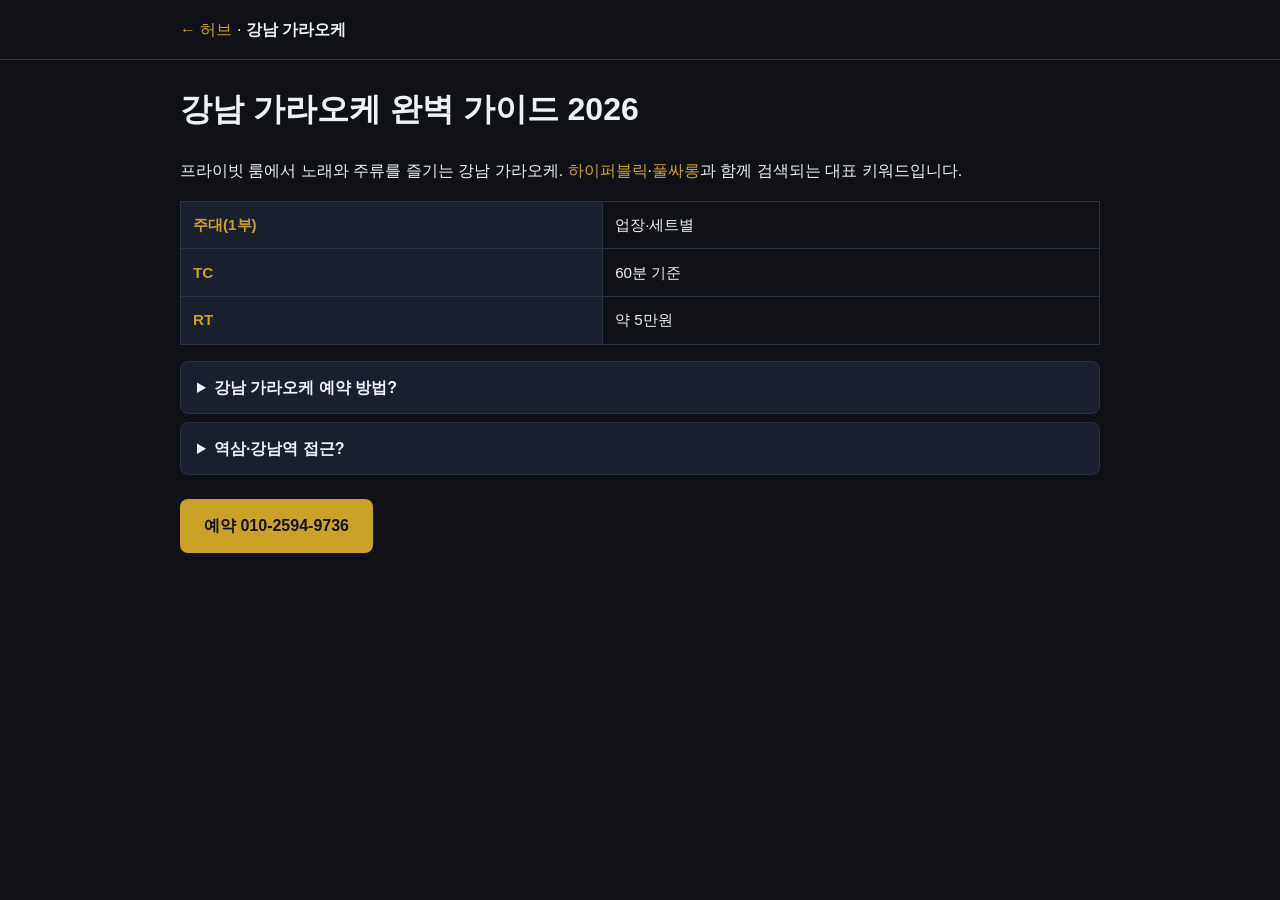
==== website 확장 수집/templates/gangara-hub/gangnam-garaoke.html @ f882ad79 "Add EXTRACTION_PROMPT and gangara fusion/backlink tooling for Track B Automation. Publish core/EXTRA" ====
<!DOCTYPE html>
<html lang="ko">
<head>
  <meta charset="UTF-8">
  <meta name="viewport" content="width=device-width, initial-scale=1">
  <title>강남 가라오케 2026 가격·예약·주대 안내 | 강남가라</title>
  <meta name="description" content="강남 가라오케 주대, TC, 룸티, 예약, FAQ. 선호부장 010-2594-9736.">
  <link rel="canonical" href="https://gangara.co.kr/gangnam-garaoke.html">
  <link rel="stylesheet" href="assets/site.css">
</head>
<body>
  <header><div class="wrap"><a href="/">← 허브</a> · <strong>강남 가라오케</strong></div></header>
  <main class="wrap">
    <h1>강남 가라오케 완벽 가이드 2026</h1>
    <p>프라이빗 룸에서 노래와 주류를 즐기는 강남 가라오케. <a href="gangnam-hyperbolic.html">하이퍼블릭</a>·<a href="gangnam-poolsalon.html">풀싸롱</a>과 함께 검색되는 대표 키워드입니다.</p>
    <table><tr><th>주대(1부)</th><td>업장·세트별</td></tr><tr><th>TC</th><td>60분 기준</td></tr><tr><th>RT</th><td>약 5만원</td></tr></table>
    <details><summary>강남 가라오케 예약 방법?</summary><p>010-2594-9736 전화·문자. 인원·시간 알리면 배정.</p></details>
    <details><summary>역삼·강남역 접근?</summary><p>강남역·역삼역·선릉역 도보권.</p></details>
    <a class="cta" href="tel:01025949736">예약 010-2594-9736</a>
  </main>
</body>
</html>
---- website 확장 수집/templates/gangara-hub/assets/site.css ----
/* gangara.co.kr fusion hub — choicelounge + dalto + Pepyaka patterns */
:root {
  --bg: #0f1117;
  --card: #1a1f2e;
  --accent: #c9a227;
  --text: #eef1f6;
  --muted: #9aa3b5;
  --line: #2a3144;
}
* { box-sizing: border-box; }
body {
  margin: 0;
  font-family: "Pretendard", "Malgun Gothic", sans-serif;
  background: var(--bg);
  color: var(--text);
  line-height: 1.7;
}
a { color: var(--accent); text-decoration: none; }
a:hover { text-decoration: underline; }
.wrap { max-width: 960px; margin: 0 auto; padding: 0 1.25rem; }
header {
  border-bottom: 1px solid var(--line);
  padding: 1rem 0;
  position: sticky;
  top: 0;
  background: rgba(15, 17, 23, 0.95);
  z-index: 10;
}
nav { display: flex; flex-wrap: wrap; gap: 0.75rem 1.25rem; font-size: 0.92rem; }
.hero { padding: 2.5rem 0 1.5rem; }
.hero h1 { font-size: clamp(1.5rem, 4vw, 2.2rem); margin: 0 0 0.75rem; line-height: 1.3; }
.lead { color: var(--muted); font-size: 1.05rem; }
.stats {
  display: grid;
  grid-template-columns: repeat(auto-fit, minmax(140px, 1fr));
  gap: 1rem;
  margin: 2rem 0;
}
.stat {
  background: var(--card);
  border: 1px solid var(--line);
  border-radius: 10px;
  padding: 1rem;
  text-align: center;
}
.stat strong { display: block; font-size: 1.5rem; color: var(--accent); }
section { padding: 2rem 0; border-top: 1px solid var(--line); }
h2 { font-size: 1.35rem; margin: 0 0 1rem; }
h3 { font-size: 1.1rem; margin: 1.5rem 0 0.5rem; }
table {
  width: 100%;
  border-collapse: collapse;
  margin: 1rem 0;
  font-size: 0.95rem;
}
th, td {
  border: 1px solid var(--line);
  padding: 0.65rem 0.75rem;
  text-align: left;
}
th { background: var(--card); color: var(--accent); }
.cards {
  display: grid;
  grid-template-columns: repeat(auto-fit, minmax(220px, 1fr));
  gap: 1rem;
}
.card {
  background: var(--card);
  border: 1px solid var(--line);
  border-radius: 10px;
  padding: 1.25rem;
}
.card h3 { margin-top: 0; }
.cta {
  display: inline-block;
  background: var(--accent);
  color: #111;
  font-weight: 700;
  padding: 0.85rem 1.5rem;
  border-radius: 8px;
  margin: 1rem 0;
}
.cta:hover { text-decoration: none; filter: brightness(1.08); }
details {
  background: var(--card);
  border: 1px solid var(--line);
  border-radius: 8px;
  padding: 0.75rem 1rem;
  margin: 0.5rem 0;
}
summary { cursor: pointer; font-weight: 600; }
.tags { font-size: 0.85rem; color: var(--muted); margin-top: 2rem; }
.tags span { display: inline-block; margin: 0.2rem 0.4rem 0.2rem 0; }
footer {
  border-top: 1px solid var(--line);
  padding: 2rem 0;
  margin-top: 2rem;
  font-size: 0.88rem;
  color: var(--muted);
}
.compare-yes { color: #6fdc8c; }
.compare-no { color: #f08080; }
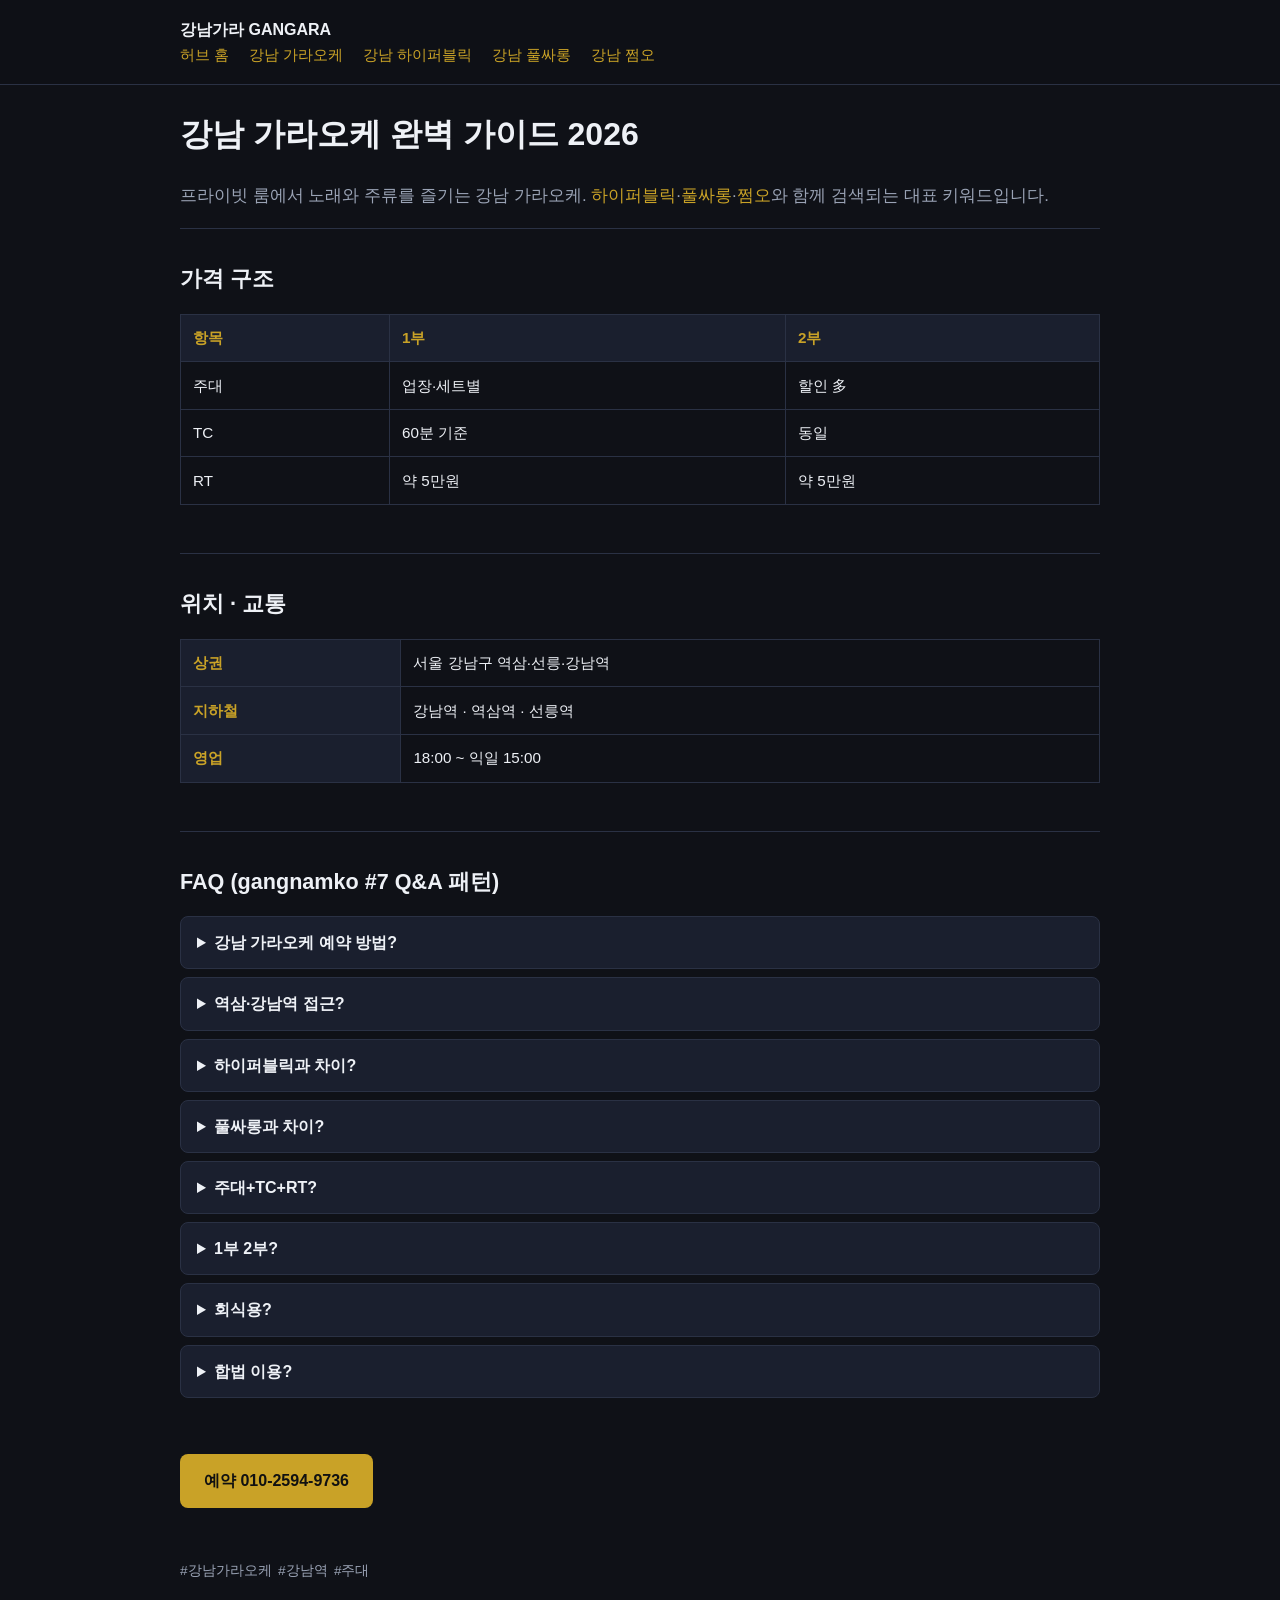
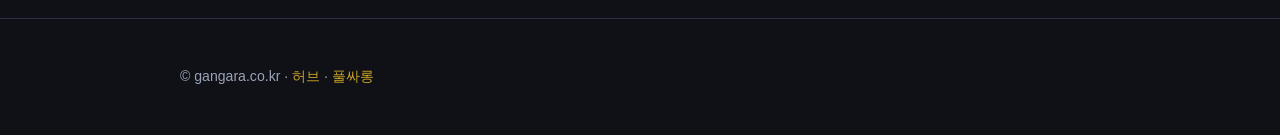
==== commit 478a26c0: "Phase 2: gangara fusion templates + backlink collect pipeline - Enhance gangara-hub subpages: nav, F" ====
--- a/website 확장 수집/templates/gangara-hub/gangnam-garaoke.html
+++ b/website 확장 수집/templates/gangara-hub/gangnam-garaoke.html
@@ -7,16 +7,66 @@
   <meta name="description" content="강남 가라오케 주대, TC, 룸티, 예약, FAQ. 선호부장 010-2594-9736.">
   <link rel="canonical" href="https://gangara.co.kr/gangnam-garaoke.html">
   <link rel="stylesheet" href="assets/site.css">
+  <script type="application/ld+json">
+  {"@context":"https://schema.org","@type":"FAQPage","mainEntity":[
+    {"@type":"Question","name":"강남 가라오케 예약 방법?","acceptedAnswer":{"@type":"Answer","text":"010-2594-9736 전화·문자. 인원·시간 알리면 배정."}},
+    {"@type":"Question","name":"강남역 접근?","acceptedAnswer":{"@type":"Answer","text":"강남역·역삼역·선릉역 도보권."}}
+  ]}
+  </script>
 </head>
 <body>
-  <header><div class="wrap"><a href="/">← 허브</a> · <strong>강남 가라오케</strong></div></header>
+  <header><div class="wrap">
+    <strong>강남가라 GANGARA</strong>
+    <nav>
+      <a href="/">허브 홈</a>
+      <a href="gangnam-garaoke.html">강남 가라오케</a>
+      <a href="gangnam-hyperbolic.html">강남 하이퍼블릭</a>
+      <a href="gangnam-poolsalon.html">강남 풀싸롱</a>
+      <a href="gangnam-jjom.html">강남 쩜오</a>
+    </nav>
+  </div></header>
   <main class="wrap">
     <h1>강남 가라오케 완벽 가이드 2026</h1>
-    <p>프라이빗 룸에서 노래와 주류를 즐기는 강남 가라오케. <a href="gangnam-hyperbolic.html">하이퍼블릭</a>·<a href="gangnam-poolsalon.html">풀싸롱</a>과 함께 검색되는 대표 키워드입니다.</p>
-    <table><tr><th>주대(1부)</th><td>업장·세트별</td></tr><tr><th>TC</th><td>60분 기준</td></tr><tr><th>RT</th><td>약 5만원</td></tr></table>
-    <details><summary>강남 가라오케 예약 방법?</summary><p>010-2594-9736 전화·문자. 인원·시간 알리면 배정.</p></details>
-    <details><summary>역삼·강남역 접근?</summary><p>강남역·역삼역·선릉역 도보권.</p></details>
+    <p class="lead">프라이빗 룸에서 노래와 주류를 즐기는 강남 가라오케. <a href="gangnam-hyperbolic.html">하이퍼블릭</a>·<a href="gangnam-poolsalon.html">풀싸롱</a>·<a href="gangnam-jjom.html">쩜오</a>와 함께 검색되는 대표 키워드입니다.</p>
+
+    <section>
+      <h2>가격 구조</h2>
+      <table>
+        <thead><tr><th>항목</th><th>1부</th><th>2부</th></tr></thead>
+        <tbody>
+          <tr><td>주대</td><td>업장·세트별</td><td>할인 多</td></tr>
+          <tr><td>TC</td><td>60분 기준</td><td>동일</td></tr>
+          <tr><td>RT</td><td>약 5만원</td><td>약 5만원</td></tr>
+        </tbody>
+      </table>
+    </section>
+
+    <section>
+      <h2>위치 · 교통</h2>
+      <table>
+        <tbody>
+          <tr><th>상권</th><td>서울 강남구 역삼·선릉·강남역</td></tr>
+          <tr><th>지하철</th><td>강남역 · 역삼역 · 선릉역</td></tr>
+          <tr><th>영업</th><td>18:00 ~ 익일 15:00</td></tr>
+        </tbody>
+      </table>
+    </section>
+
+    <section>
+      <h2>FAQ (gangnamko #7 Q&A 패턴)</h2>
+      <details><summary>강남 가라오케 예약 방법?</summary><p>010-2594-9736 전화·문자. 인원·시간 알리면 배정.</p></details>
+      <details><summary>역삼·강남역 접근?</summary><p>강남역·역삼역·선릉역 도보권.</p></details>
+      <details><summary>하이퍼블릭과 차이?</summary><p>가라오케는 노래·룸 중심, 하이퍼블릭은 초이스 프로세스.</p></details>
+      <details><summary>풀싸롱과 차이?</summary><p>풀싸롱은 고급 룸·인테리어, 가라오케는 노래방형.</p></details>
+      <details><summary>주대+TC+RT?</summary><p>주류 세트+TC(시간×인원)+룸티 구조.</p></details>
+      <details><summary>1부 2부?</summary><p>시간대별 주대 책정.</p></details>
+      <details><summary>회식용?</summary><p>프라이빗 룸·노래·접대 모두 적합.</p></details>
+      <details><summary>합법 이용?</summary><p>1종 유흥주점 허가 업장.</p></details>
+    </section>
+
     <a class="cta" href="tel:01025949736">예약 010-2594-9736</a>
+    <p class="tags"><span>#강남가라오케</span><span>#강남역</span><span>#주대</span></p>
   </main>
+  <footer><div class="wrap"><p>© gangara.co.kr · <a href="/">허브</a> · <a href="gangnam-poolsalon.html">풀싸롱</a></p></div></footer>
 </body>
 </html>
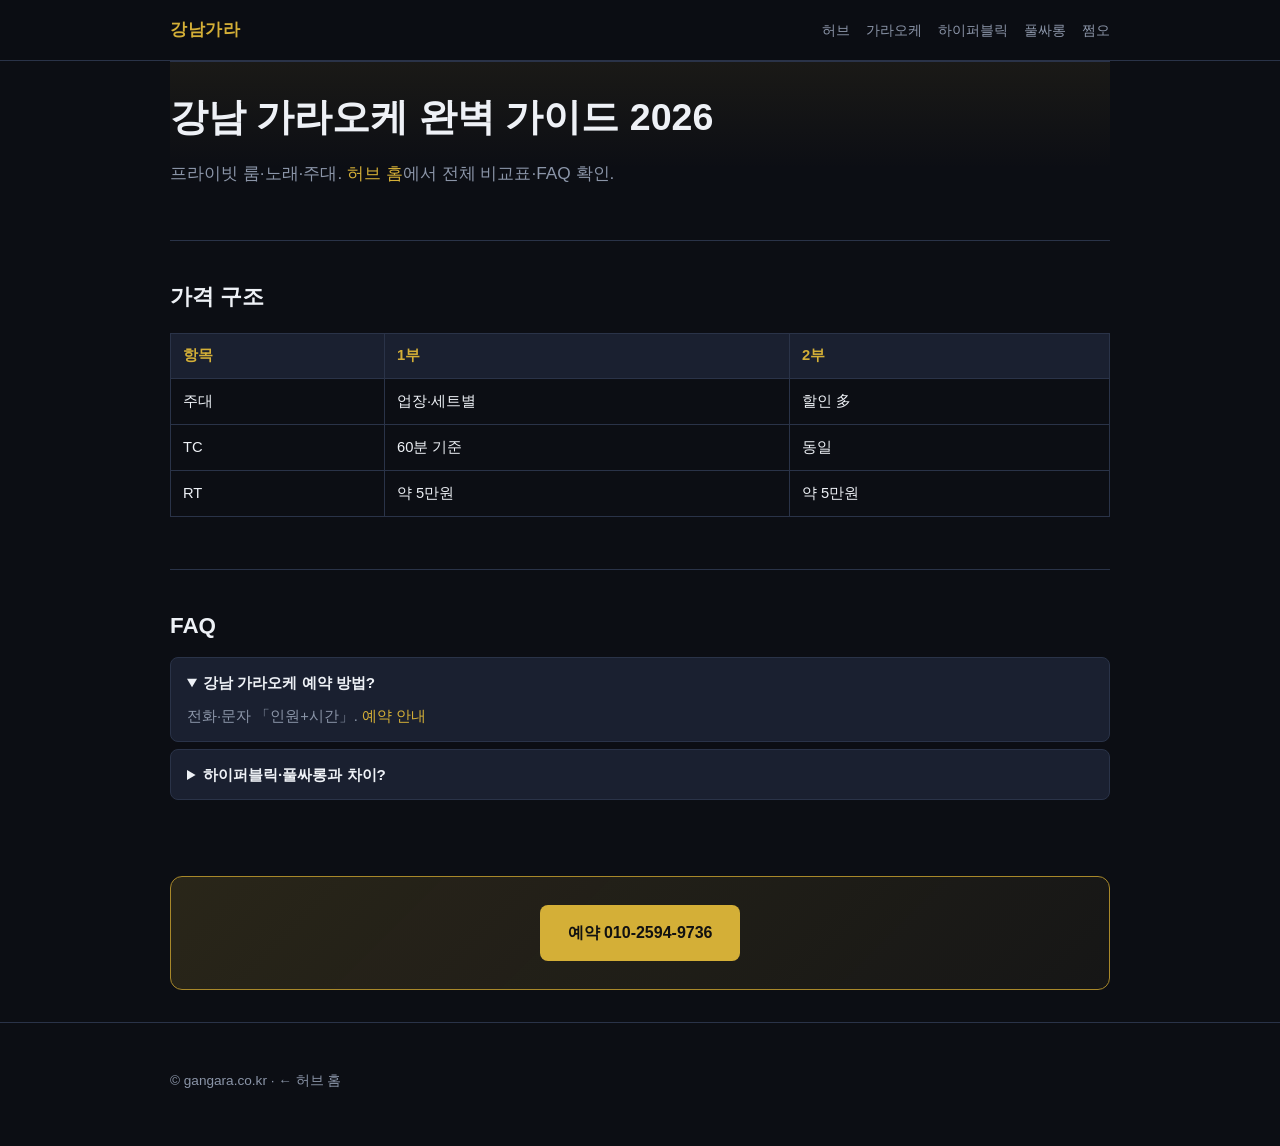
==== commit 23affc26: "Ultimate fusion: single best gangara hub from 10 SERP benchmarks - index.html: choicelounge hub + da" ====
--- a/website 확장 수집/templates/gangara-hub/gangnam-garaoke.html
+++ b/website 확장 수집/templates/gangara-hub/gangnam-garaoke.html
@@ -3,70 +3,45 @@
 <head>
   <meta charset="UTF-8">
   <meta name="viewport" content="width=device-width, initial-scale=1">
-  <title>강남 가라오케 2026 가격·예약·주대 안내 | 강남가라</title>
-  <meta name="description" content="강남 가라오케 주대, TC, 룸티, 예약, FAQ. 선호부장 010-2594-9736.">
+  <title>강남 가라오케 2026 가격·예약·주대 | 강남가라</title>
+  <meta name="description" content="강남 가라오케 주대, TC, 룸티, 예약, FAQ. gangara.co.kr 공식 가이드.">
   <link rel="canonical" href="https://gangara.co.kr/gangnam-garaoke.html">
   <link rel="stylesheet" href="assets/site.css">
-  <script type="application/ld+json">
-  {"@context":"https://schema.org","@type":"FAQPage","mainEntity":[
-    {"@type":"Question","name":"강남 가라오케 예약 방법?","acceptedAnswer":{"@type":"Answer","text":"010-2594-9736 전화·문자. 인원·시간 알리면 배정."}},
-    {"@type":"Question","name":"강남역 접근?","acceptedAnswer":{"@type":"Answer","text":"강남역·역삼역·선릉역 도보권."}}
-  ]}
-  </script>
 </head>
 <body>
-  <header><div class="wrap">
-    <strong>강남가라 GANGARA</strong>
+  <header class="site-header"><div class="wrap">
+    <div class="logo"><a href="/">강남가라</a></div>
     <nav>
-      <a href="/">허브 홈</a>
-      <a href="gangnam-garaoke.html">강남 가라오케</a>
-      <a href="gangnam-hyperbolic.html">강남 하이퍼블릭</a>
-      <a href="gangnam-poolsalon.html">강남 풀싸롱</a>
-      <a href="gangnam-jjom.html">강남 쩜오</a>
+      <a href="/">허브</a>
+      <a href="/#garaoke">가라오케</a>
+      <a href="gangnam-hyperbolic.html">하이퍼블릭</a>
+      <a href="gangnam-poolsalon.html">풀싸롱</a>
+      <a href="gangnam-jjom.html">쩜오</a>
     </nav>
   </div></header>
   <main class="wrap">
-    <h1>강남 가라오케 완벽 가이드 2026</h1>
-    <p class="lead">프라이빗 룸에서 노래와 주류를 즐기는 강남 가라오케. <a href="gangnam-hyperbolic.html">하이퍼블릭</a>·<a href="gangnam-poolsalon.html">풀싸롱</a>·<a href="gangnam-jjom.html">쩜오</a>와 함께 검색되는 대표 키워드입니다.</p>
-
-    <section>
+    <section class="hero" style="padding-top:2rem">
+      <h1>강남 가라오케 완벽 가이드 2026</h1>
+      <p class="lead">프라이빗 룸·노래·주대. <a href="/">허브 홈</a>에서 전체 비교표·FAQ 확인.</p>
+    </section>
+    <section id="price">
       <h2>가격 구조</h2>
-      <table>
+      <div class="table-wrap"><table>
         <thead><tr><th>항목</th><th>1부</th><th>2부</th></tr></thead>
         <tbody>
           <tr><td>주대</td><td>업장·세트별</td><td>할인 多</td></tr>
           <tr><td>TC</td><td>60분 기준</td><td>동일</td></tr>
           <tr><td>RT</td><td>약 5만원</td><td>약 5만원</td></tr>
         </tbody>
-      </table>
+      </table></div>
     </section>
-
-    <section>
-      <h2>위치 · 교통</h2>
-      <table>
-        <tbody>
-          <tr><th>상권</th><td>서울 강남구 역삼·선릉·강남역</td></tr>
-          <tr><th>지하철</th><td>강남역 · 역삼역 · 선릉역</td></tr>
-          <tr><th>영업</th><td>18:00 ~ 익일 15:00</td></tr>
-        </tbody>
-      </table>
+    <section id="faq">
+      <h2>FAQ</h2>
+      <details open><summary>강남 가라오케 예약 방법?</summary><p>전화·문자 「인원+시간」. <a href="/#contact">예약 안내</a></p></details>
+      <details><summary>하이퍼블릭·풀싸롱과 차이?</summary><p><a href="gangnam-hyperbolic.html">하이퍼블릭</a>은 초이스, <a href="gangnam-poolsalon.html">풀싸롱</a>은 룸·인테리어 중심.</p></details>
     </section>
-
-    <section>
-      <h2>FAQ (gangnamko #7 Q&A 패턴)</h2>
-      <details><summary>강남 가라오케 예약 방법?</summary><p>010-2594-9736 전화·문자. 인원·시간 알리면 배정.</p></details>
-      <details><summary>역삼·강남역 접근?</summary><p>강남역·역삼역·선릉역 도보권.</p></details>
-      <details><summary>하이퍼블릭과 차이?</summary><p>가라오케는 노래·룸 중심, 하이퍼블릭은 초이스 프로세스.</p></details>
-      <details><summary>풀싸롱과 차이?</summary><p>풀싸롱은 고급 룸·인테리어, 가라오케는 노래방형.</p></details>
-      <details><summary>주대+TC+RT?</summary><p>주류 세트+TC(시간×인원)+룸티 구조.</p></details>
-      <details><summary>1부 2부?</summary><p>시간대별 주대 책정.</p></details>
-      <details><summary>회식용?</summary><p>프라이빗 룸·노래·접대 모두 적합.</p></details>
-      <details><summary>합법 이용?</summary><p>1종 유흥주점 허가 업장.</p></details>
-    </section>
-
-    <a class="cta" href="tel:01025949736">예약 010-2594-9736</a>
-    <p class="tags"><span>#강남가라오케</span><span>#강남역</span><span>#주대</span></p>
+    <div class="cta-block"><a class="cta" href="tel:01025949736">예약 010-2594-9736</a></div>
   </main>
-  <footer><div class="wrap"><p>© gangara.co.kr · <a href="/">허브</a> · <a href="gangnam-poolsalon.html">풀싸롱</a></p></div></footer>
+  <footer><div class="wrap"><p>© gangara.co.kr · <a href="/">← 허브 홈</a></p></div></footer>
 </body>
 </html>
--- a/website 확장 수집/templates/gangara-hub/assets/site.css
+++ b/website 확장 수집/templates/gangara-hub/assets/site.css
@@ -1,102 +1,239 @@
-/* gangara.co.kr fusion hub — choicelounge + dalto + Pepyaka patterns */
+/* gangara.co.kr — Ultimate Fusion (choicelounge + dalto + classicsalong + applegangnam) */
 :root {
-  --bg: #0f1117;
-  --card: #1a1f2e;
-  --accent: #c9a227;
+  --bg: #0c0e14;
+  --surface: #141824;
+  --card: #1a2030;
+  --accent: #d4af37;
+  --accent-dim: #a8882a;
   --text: #eef1f6;
-  --muted: #9aa3b5;
-  --line: #2a3144;
-}
-* { box-sizing: border-box; }
+  --muted: #8b95a8;
+  --line: #2a3348;
+  --yes: #5fd68a;
+  --no: #e07070;
+  --radius: 12px;
+}
+*, *::before, *::after { box-sizing: border-box; }
+html { scroll-behavior: smooth; }
 body {
   margin: 0;
-  font-family: "Pretendard", "Malgun Gothic", sans-serif;
+  font-family: "Pretendard", "Apple SD Gothic Neo", "Malgun Gothic", sans-serif;
   background: var(--bg);
   color: var(--text);
-  line-height: 1.7;
+  line-height: 1.75;
+  font-size: 16px;
 }
 a { color: var(--accent); text-decoration: none; }
-a:hover { text-decoration: underline; }
-.wrap { max-width: 960px; margin: 0 auto; padding: 0 1.25rem; }
-header {
-  border-bottom: 1px solid var(--line);
-  padding: 1rem 0;
+a:hover { color: #ecd06a; }
+.wrap { max-width: 980px; margin: 0 auto; padding: 0 1.25rem; }
+
+/* header */
+.site-header {
   position: sticky;
   top: 0;
-  background: rgba(15, 17, 23, 0.95);
-  z-index: 10;
-}
-nav { display: flex; flex-wrap: wrap; gap: 0.75rem 1.25rem; font-size: 0.92rem; }
-.hero { padding: 2.5rem 0 1.5rem; }
-.hero h1 { font-size: clamp(1.5rem, 4vw, 2.2rem); margin: 0 0 0.75rem; line-height: 1.3; }
-.lead { color: var(--muted); font-size: 1.05rem; }
+  z-index: 100;
+  background: rgba(12, 14, 20, 0.92);
+  backdrop-filter: blur(10px);
+  border-bottom: 1px solid var(--line);
+}
+.site-header .wrap {
+  display: flex;
+  flex-wrap: wrap;
+  align-items: center;
+  justify-content: space-between;
+  gap: 0.75rem;
+  padding: 0.85rem 1.25rem;
+}
+.logo { font-weight: 800; letter-spacing: 0.04em; color: var(--accent); font-size: 1.05rem; }
+nav { display: flex; flex-wrap: wrap; gap: 0.5rem 1rem; font-size: 0.88rem; }
+nav a { color: var(--muted); padding: 0.25rem 0; }
+nav a:hover { color: var(--text); text-decoration: none; }
+
+/* hero */
+.hero {
+  padding: 3rem 0 2rem;
+  background: linear-gradient(180deg, rgba(212,175,55,0.07) 0%, transparent 60%);
+}
+.hero h1 {
+  font-size: clamp(1.6rem, 4.5vw, 2.35rem);
+  line-height: 1.25;
+  margin: 0 0 1rem;
+  font-weight: 800;
+}
+.hero .lead { color: var(--muted); font-size: 1.08rem; max-width: 42em; margin-bottom: 1.25rem; }
+.hero-badges { display: flex; flex-wrap: wrap; gap: 0.5rem; margin-bottom: 1.5rem; }
+.badge {
+  font-size: 0.78rem;
+  padding: 0.3rem 0.65rem;
+  border-radius: 999px;
+  border: 1px solid var(--line);
+  background: var(--card);
+  color: var(--muted);
+}
+
+/* stats — gangnamdalto */
 .stats {
   display: grid;
-  grid-template-columns: repeat(auto-fit, minmax(140px, 1fr));
-  gap: 1rem;
+  grid-template-columns: repeat(auto-fit, minmax(130px, 1fr));
+  gap: 0.85rem;
+}
+.stat {
+  background: var(--card);
+  border: 1px solid var(--line);
+  border-radius: var(--radius);
+  padding: 1.1rem 0.75rem;
+  text-align: center;
+}
+.stat strong { display: block; font-size: 1.55rem; color: var(--accent); font-weight: 800; }
+.stat span { font-size: 0.82rem; color: var(--muted); }
+
+/* toc — gangnamko magazine */
+.toc {
+  background: var(--surface);
+  border: 1px solid var(--line);
+  border-radius: var(--radius);
+  padding: 1.25rem 1.5rem;
   margin: 2rem 0;
 }
-.stat {
-  background: var(--card);
-  border: 1px solid var(--line);
-  border-radius: 10px;
+.toc h2 { font-size: 1rem; margin: 0 0 0.75rem; color: var(--accent); }
+.toc ol { margin: 0; padding-left: 1.25rem; columns: 2; column-gap: 2rem; }
+.toc li { margin: 0.35rem 0; font-size: 0.92rem; }
+.toc a { color: var(--text); }
+@media (max-width: 560px) { .toc ol { columns: 1; } }
+
+/* sections */
+section { padding: 2.25rem 0; border-top: 1px solid var(--line); }
+section[id] { scroll-margin-top: 4.5rem; }
+h2 { font-size: 1.4rem; margin: 0 0 0.75rem; font-weight: 700; }
+h3 { font-size: 1.12rem; margin: 1.5rem 0 0.5rem; color: var(--accent); }
+.section-lead { color: var(--muted); margin-bottom: 1rem; }
+
+/* cards — choicelounge hub */
+.cards { display: grid; grid-template-columns: repeat(auto-fit, minmax(210px, 1fr)); gap: 1rem; }
+.card {
+  background: var(--card);
+  border: 1px solid var(--line);
+  border-radius: var(--radius);
+  padding: 1.25rem;
+  transition: border-color 0.2s;
+}
+.card:hover { border-color: var(--accent-dim); }
+.card h3 { margin: 0 0 0.5rem; font-size: 1.05rem; }
+.card p { margin: 0; font-size: 0.9rem; color: var(--muted); }
+.card .link-arrow { font-size: 0.85rem; margin-top: 0.75rem; display: inline-block; }
+
+/* tables */
+.table-wrap { overflow-x: auto; margin: 1rem 0; }
+table { width: 100%; border-collapse: collapse; font-size: 0.92rem; min-width: 280px; }
+th, td { border: 1px solid var(--line); padding: 0.6rem 0.75rem; text-align: left; vertical-align: top; }
+th { background: var(--card); color: var(--accent); font-weight: 600; }
+.compare-yes { color: var(--yes); font-weight: 700; }
+.compare-no { color: var(--no); }
+
+/* timeline — choicelounge */
+.timeline { list-style: none; padding: 0; margin: 1rem 0; counter-reset: step; }
+.timeline li {
+  position: relative;
+  padding: 0.75rem 0 0.75rem 2.5rem;
+  border-left: 2px solid var(--line);
+  margin-left: 0.75rem;
+}
+.timeline li::before {
+  counter-increment: step;
+  content: counter(step);
+  position: absolute;
+  left: -0.85rem;
+  top: 0.65rem;
+  width: 1.5rem;
+  height: 1.5rem;
+  background: var(--accent);
+  color: #111;
+  border-radius: 50%;
+  font-size: 0.75rem;
+  font-weight: 800;
+  display: flex;
+  align-items: center;
+  justify-content: center;
+}
+.timeline strong { color: var(--text); }
+
+/* story block — classicsalong */
+.story {
+  background: var(--surface);
+  border-left: 3px solid var(--accent);
+  padding: 1.25rem 1.5rem;
+  border-radius: 0 var(--radius) var(--radius) 0;
+  font-size: 0.98rem;
+}
+
+/* room types — applegangnam */
+.room-grid { display: grid; grid-template-columns: repeat(auto-fit, minmax(200px, 1fr)); gap: 0.85rem; }
+.room-item {
+  background: var(--card);
+  border: 1px solid var(--line);
+  border-radius: var(--radius);
   padding: 1rem;
+}
+.room-item strong { display: block; color: var(--accent); margin-bottom: 0.35rem; }
+.room-item p { margin: 0; font-size: 0.88rem; color: var(--muted); }
+
+/* FAQ */
+details {
+  background: var(--card);
+  border: 1px solid var(--line);
+  border-radius: 8px;
+  padding: 0.7rem 1rem;
+  margin: 0.45rem 0;
+}
+summary { cursor: pointer; font-weight: 600; font-size: 0.95rem; }
+details p { margin: 0.5rem 0 0; font-size: 0.92rem; color: var(--muted); }
+
+/* CTA — gangnammirror funnel */
+.cta-block {
+  background: linear-gradient(135deg, rgba(212,175,55,0.15), rgba(212,175,55,0.05));
+  border: 1px solid var(--accent-dim);
+  border-radius: var(--radius);
+  padding: 1.75rem;
   text-align: center;
-}
-.stat strong { display: block; font-size: 1.5rem; color: var(--accent); }
-section { padding: 2rem 0; border-top: 1px solid var(--line); }
-h2 { font-size: 1.35rem; margin: 0 0 1rem; }
-h3 { font-size: 1.1rem; margin: 1.5rem 0 0.5rem; }
-table {
-  width: 100%;
-  border-collapse: collapse;
-  margin: 1rem 0;
-  font-size: 0.95rem;
-}
-th, td {
-  border: 1px solid var(--line);
-  padding: 0.65rem 0.75rem;
-  text-align: left;
-}
-th { background: var(--card); color: var(--accent); }
-.cards {
-  display: grid;
-  grid-template-columns: repeat(auto-fit, minmax(220px, 1fr));
-  gap: 1rem;
-}
-.card {
-  background: var(--card);
-  border: 1px solid var(--line);
-  border-radius: 10px;
-  padding: 1.25rem;
-}
-.card h3 { margin-top: 0; }
+  margin: 2rem 0;
+}
+.cta-block p { margin: 0 0 1rem; color: var(--muted); font-size: 0.95rem; }
 .cta {
   display: inline-block;
   background: var(--accent);
   color: #111;
-  font-weight: 700;
-  padding: 0.85rem 1.5rem;
+  font-weight: 800;
+  padding: 0.9rem 1.75rem;
   border-radius: 8px;
-  margin: 1rem 0;
-}
-.cta:hover { text-decoration: none; filter: brightness(1.08); }
-details {
-  background: var(--card);
+  font-size: 1rem;
+}
+.cta:hover { filter: brightness(1.1); text-decoration: none; color: #111; }
+.cta-secondary {
+  display: inline-block;
+  margin-left: 0.75rem;
+  padding: 0.9rem 1.25rem;
   border: 1px solid var(--line);
   border-radius: 8px;
-  padding: 0.75rem 1rem;
-  margin: 0.5rem 0;
-}
-summary { cursor: pointer; font-weight: 600; }
-.tags { font-size: 0.85rem; color: var(--muted); margin-top: 2rem; }
-.tags span { display: inline-block; margin: 0.2rem 0.4rem 0.2rem 0; }
+  color: var(--text);
+  font-size: 0.92rem;
+}
+.cta-secondary:hover { border-color: var(--accent); text-decoration: none; }
+
+/* tags — thesevensalon */
+.tags { font-size: 0.82rem; color: var(--muted); margin: 1.5rem 0; }
+.tags span {
+  display: inline-block;
+  margin: 0.2rem 0.35rem 0.2rem 0;
+  padding: 0.2rem 0.5rem;
+  background: var(--surface);
+  border-radius: 4px;
+}
+
 footer {
   border-top: 1px solid var(--line);
-  padding: 2rem 0;
-  margin-top: 2rem;
-  font-size: 0.88rem;
+  padding: 2rem 0 2.5rem;
+  font-size: 0.85rem;
   color: var(--muted);
 }
-.compare-yes { color: #6fdc8c; }
-.compare-no { color: #f08080; }
+footer a { color: var(--muted); }
+
+.note { font-size: 0.85rem; color: var(--muted); margin-top: 0.5rem; }
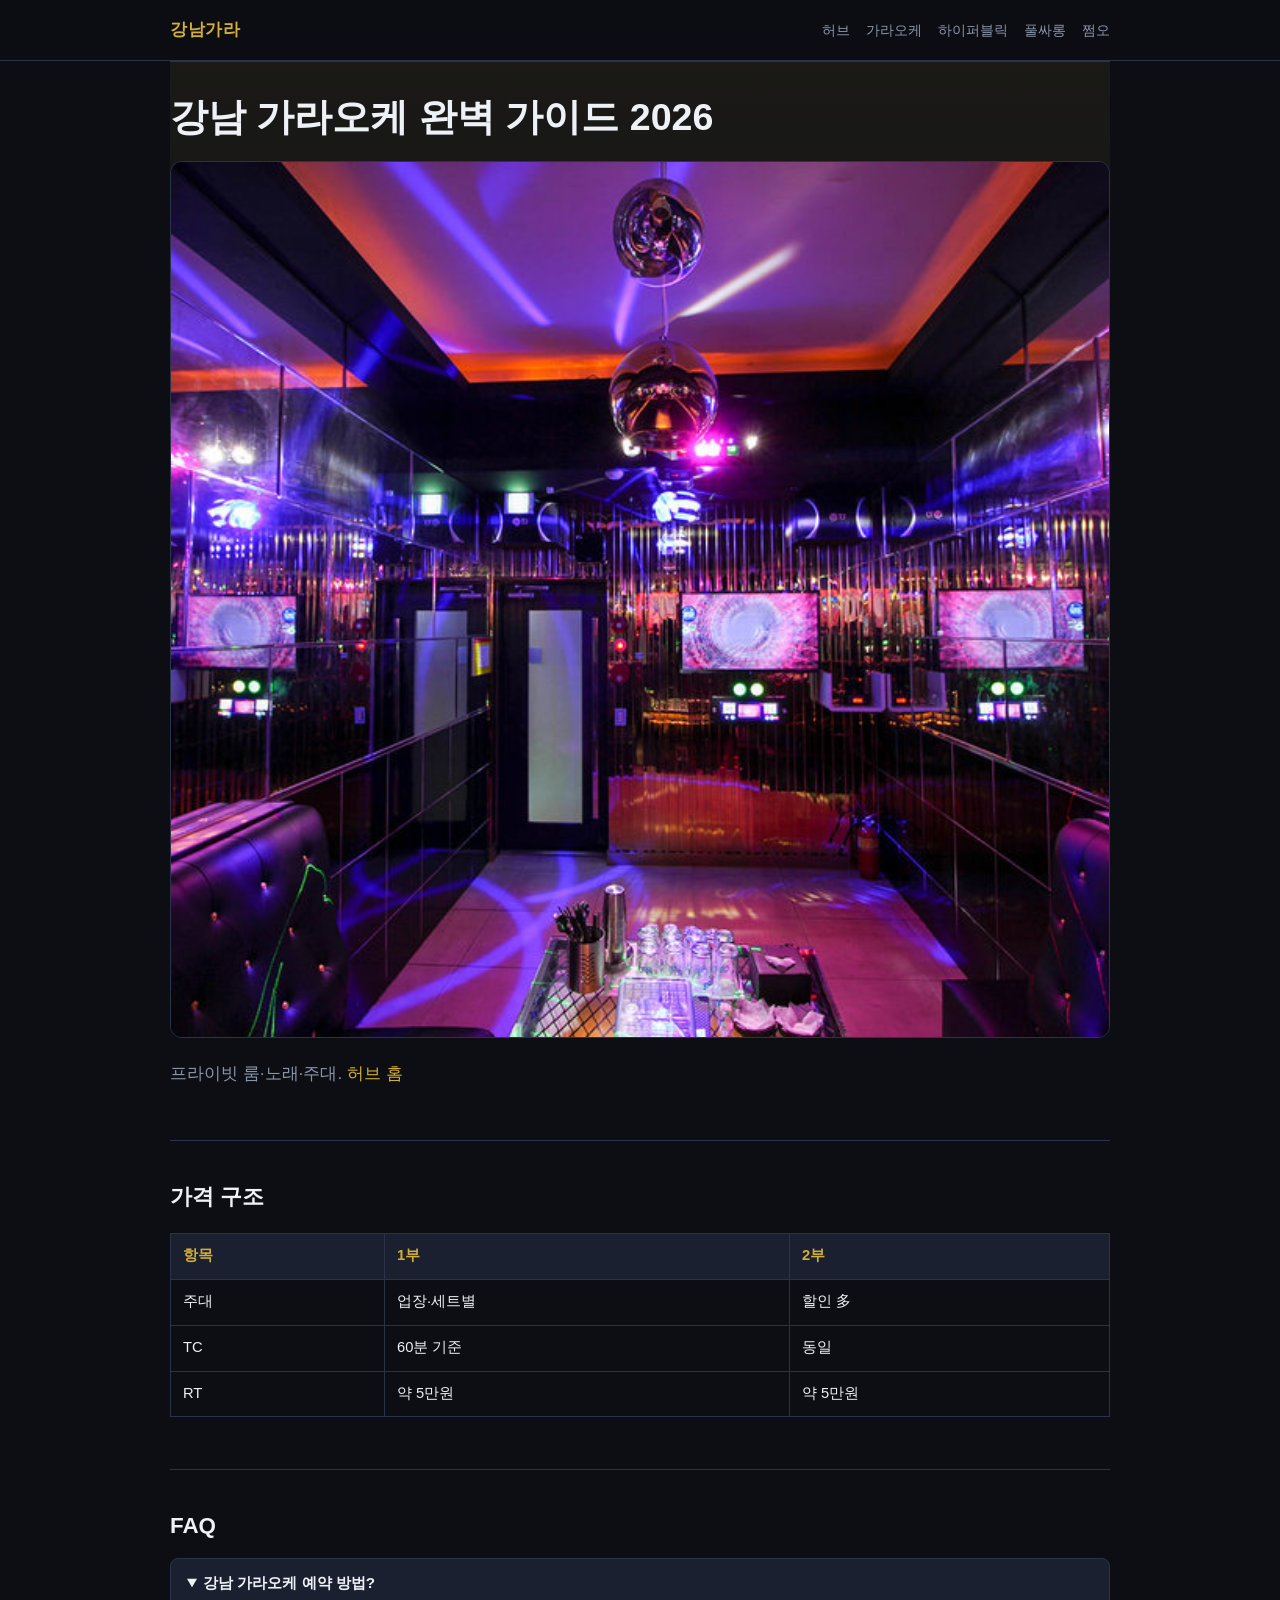
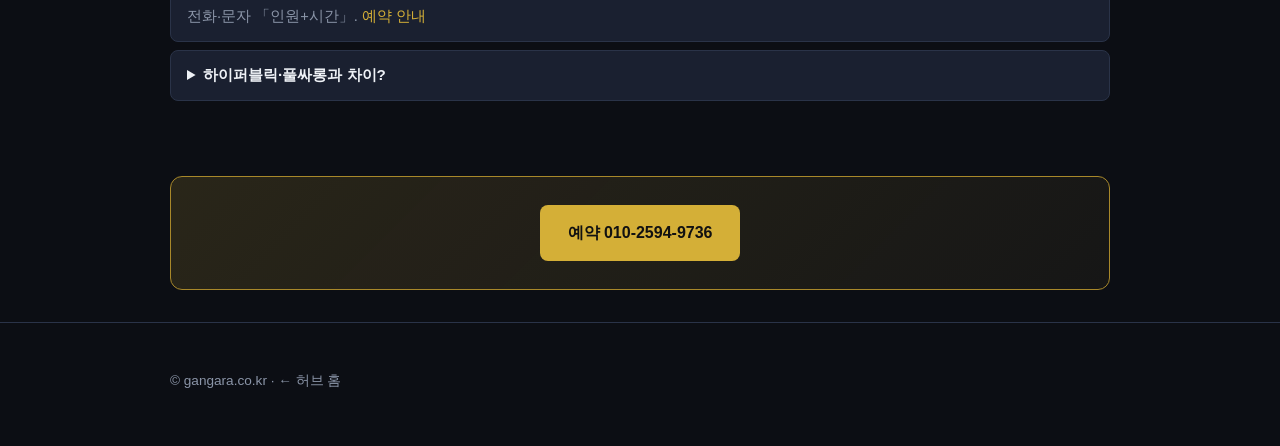
==== commit db3105dd: "Add benchmark site images to gangara hub (choicelounge, thesevensalon, mirror) - Download hero, pric" ====
--- a/website 확장 수집/templates/gangara-hub/gangnam-garaoke.html
+++ b/website 확장 수집/templates/gangara-hub/gangnam-garaoke.html
@@ -22,7 +22,8 @@
   <main class="wrap">
     <section class="hero" style="padding-top:2rem">
       <h1>강남 가라오케 완벽 가이드 2026</h1>
-      <p class="lead">프라이빗 룸·노래·주대. <a href="/">허브 홈</a>에서 전체 비교표·FAQ 확인.</p>
+      <figure class="figure"><img src="assets/benchmark/garaoke-room.jpg" alt="가라오케 룸" width="600" height="560" loading="lazy"></figure>
+      <p class="lead">프라이빗 룸·노래·주대. <a href="/">허브 홈</a></p>
     </section>
     <section id="price">
       <h2>가격 구조</h2>
--- a/website 확장 수집/templates/gangara-hub/assets/site.css
+++ b/website 확장 수집/templates/gangara-hub/assets/site.css
@@ -237,3 +237,21 @@
 footer a { color: var(--muted); }
 
 .note { font-size: 0.85rem; color: var(--muted); margin-top: 0.5rem; }
+
+/* benchmark images — choicelounge · thesevensalon · gangnammirror */
+.hero-visual { margin: 1.5rem 0 0; border-radius: var(--radius); overflow: hidden; border: 1px solid var(--line); }
+.hero-visual img { width: 100%; height: auto; display: block; max-height: 420px; object-fit: cover; }
+.figure { margin: 1.25rem 0; }
+.figure img {
+  width: 100%;
+  height: auto;
+  border-radius: var(--radius);
+  border: 1px solid var(--line);
+  display: block;
+}
+.figure figcaption { font-size: 0.82rem; color: var(--muted); margin-top: 0.45rem; text-align: center; }
+.figure-split { display: grid; grid-template-columns: 1fr 1fr; gap: 1rem; margin: 1.25rem 0; }
+@media (max-width: 640px) { .figure-split { grid-template-columns: 1fr; } }
+.card-img { width: 100%; height: 120px; object-fit: cover; border-radius: 8px; margin-bottom: 0.75rem; }
+.gallery { display: grid; grid-template-columns: repeat(auto-fit, minmax(160px, 1fr)); gap: 0.75rem; margin: 1rem 0; }
+.gallery img { width: 100%; height: 140px; object-fit: cover; border-radius: 8px; border: 1px solid var(--line); }
